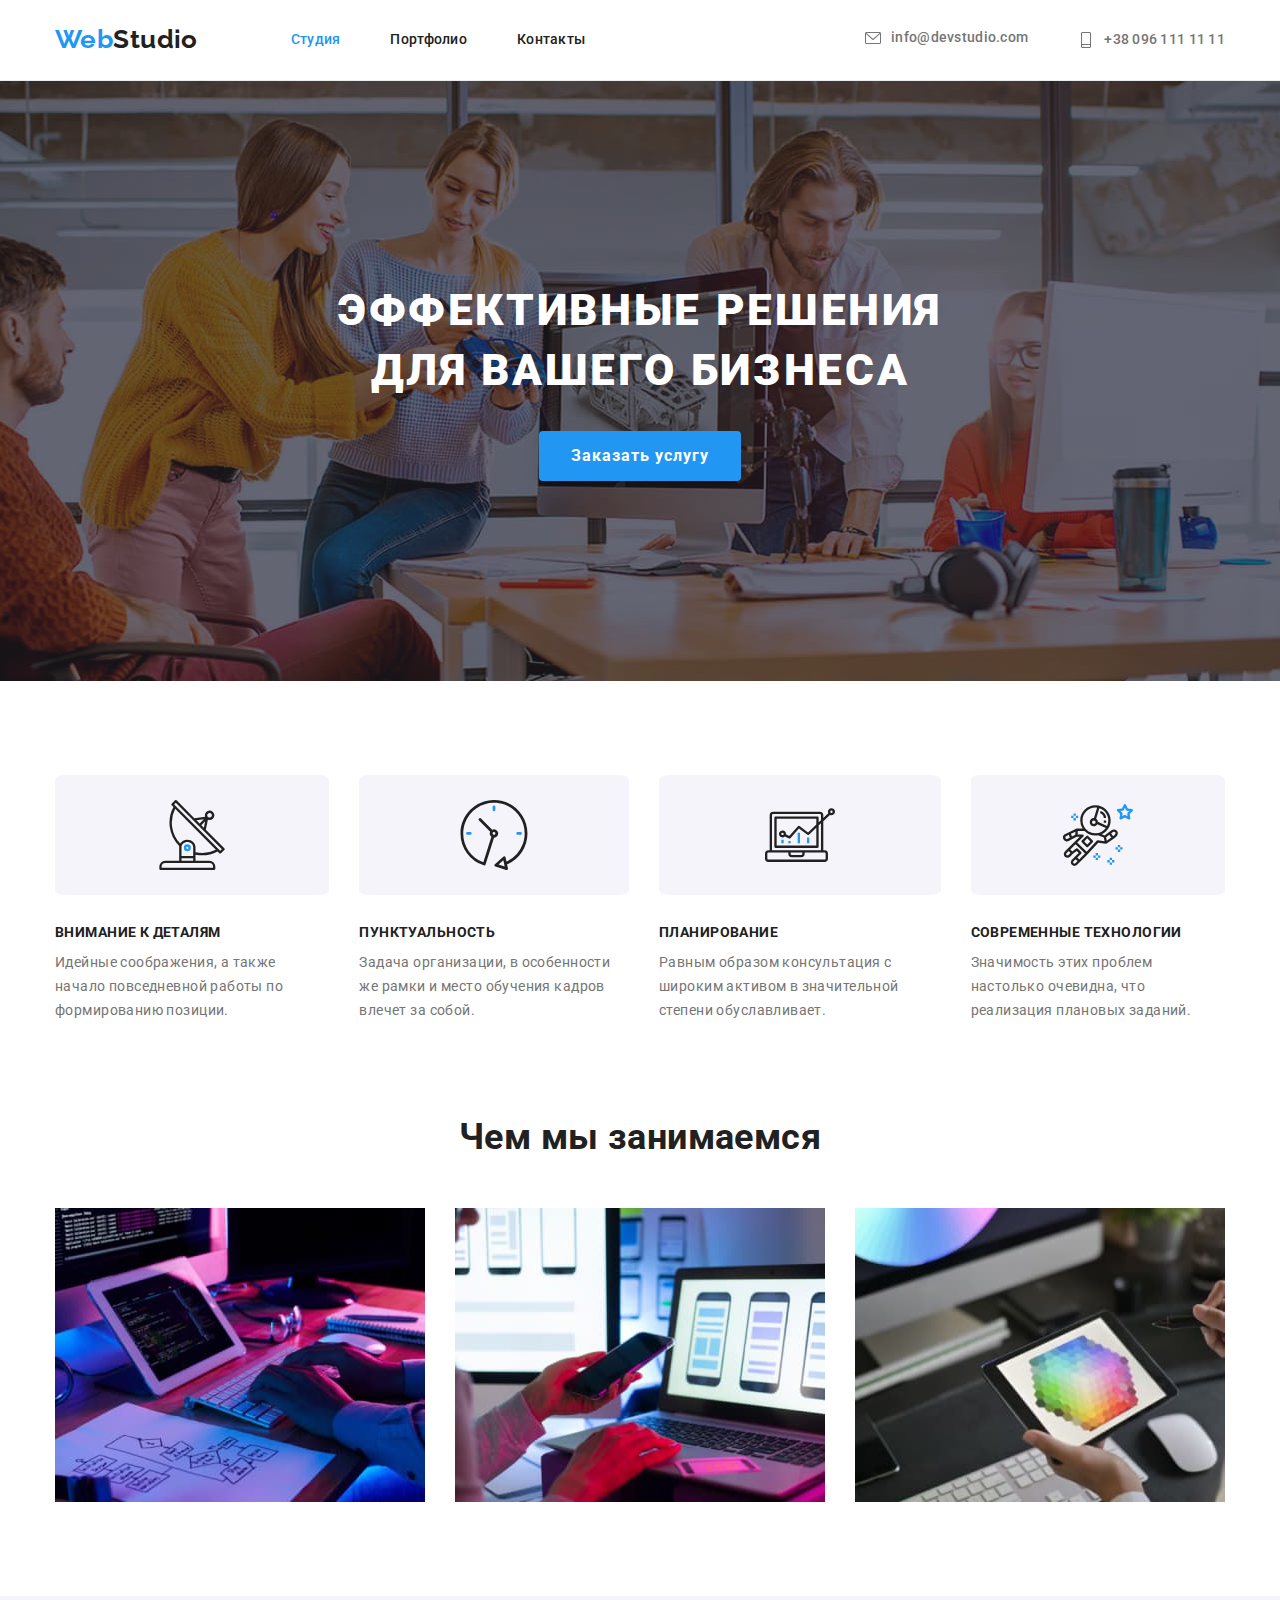
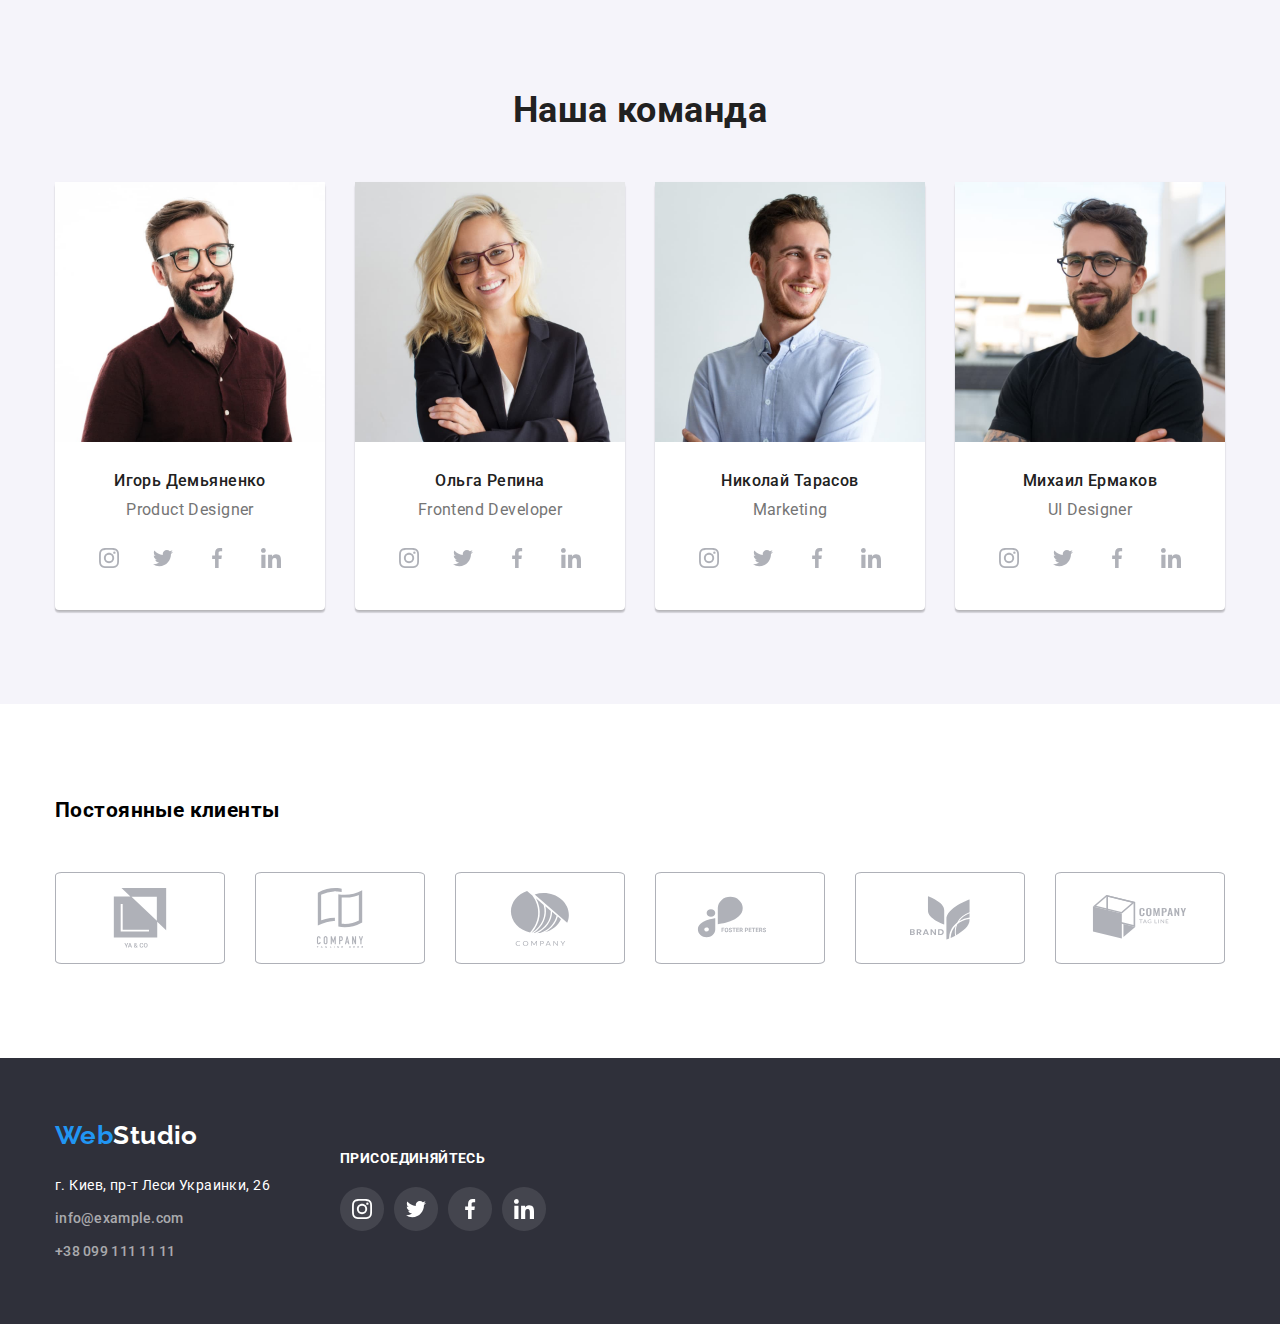
==== index.html @ 3fa5f54a "Добавляет разметку и оформление иконок и декоративных эффектов" ====
<!DOCTYPE html>
<html lang="ru">
  <head>
    <meta charset="UTF-8" />
    <meta http-equiv="X-UA-Compatible" content="IE=edge" />
    <meta name="viewport" content="width=device-width, initial-scale=1.0" />
    <title>Студия</title>
    <link rel="preconnect" href="https://fonts.googleapis.com" />
    <link rel="preconnect" href="https://fonts.gstatic.com" crossorigin />
    <link
      href="https://fonts.googleapis.com/css2?family=Raleway:wght@700&family=Roboto:wght@400;500;700;900&display=swap"
      rel="stylesheet"
    />
    <link
      rel="stylesheet"
      href="https://cdnjs.cloudflare.com/ajax/libs/modern-normalize/1.1.0/modern-normalize.min.css"
    />
    <link rel="stylesheet" href="./css/styles.css" />
  </head>
  <body>
    <header class="header">
      <div class="container-header container">
        <a class="logo" href="./index.html"
          >Web<span class="dark-theme">Studio</span></a
        >
        <nav class="navigation">
          <ul class="navigation-list">
            <li class="navigation-item">
              <a class="navigation-link current" href="./index.html">Студия</a>
            </li>
            <li class="navigation-item">
              <a class="navigation-link" href="./portfolio.html">Портфолио</a>
            </li>
            <li class="navigation-item">
              <a class="navigation-link" href="">Контакты</a>
            </li>
          </ul>
        </nav>
        <ul class="contacts-list contacts-list-header">
          <li class="contacts-item">
            <a class="contacts-link" href="mailto:info@devstudio.com"
              ><svg class="icon-contacts" width="16" height="16">
                <use href="./images/icons.svg#icon-envelope"></use></svg
              >info@devstudio.com</a
            >
          </li>
          <li class="contacts-item">
            <a class="contacts-link" href="tel:+380961111111"
              ><svg class="icon-contacts" width="16" height="20">
                <use href="./images/icons.svg#icon-smartphone"></use></svg
              >+38 096 111 11 11</a
            >
          </li>
        </ul>
      </div>
    </header>
    <main>
      <!--Герой-->
      <section class="section-hero hero-bunner">
        <div class="container">
          <h1 class="title-hero">Эффективные решения для вашего бизнеса</h1>
          <button class="button-hero" type="button">Заказать услугу</button>
        </div>
      </section>
      <!--Особенности работы-->
      <section class="section section-work">
        <div class="container">
          <h2 class="visually-hidden">Особенности работы</h2>
          <ul class="peculiarities-list">
            <li class="peculiarities-item icon-antenna">
              <div class="peculiarities-tumba">
                <svg class="peculiarities-icon">
                  <use href="./images/icons.svg#icon-antenna"></use>
                </svg>
              </div>
              <h3 class="peculiarities-title">Внимание к деталям</h3>
              <p class="peculiarities-text">
                Идейные соображения, а также начало повседневной работы по
                формированию позиции.
              </p>
            </li>
            <li class="peculiarities-item icon-clock">
              <div class="peculiarities-tumba">
                <svg class="peculiarities-icon">
                  <use href="./images/icons.svg#icon-clock"></use>
                </svg>
              </div>
              <h3 class="peculiarities-title">Пунктуальность</h3>
              <p class="peculiarities-text">
                Задача организации, в особенности же рамки и место обучения
                кадров влечет за собой.
              </p>
            </li>
            <li class="peculiarities-item icon-diagram">
              <div class="peculiarities-tumba">
                <svg class="peculiarities-icon">
                  <use href="./images/icons.svg#icon-diagram"></use>
                </svg>
              </div>
              <h3 class="peculiarities-title">Планирование</h3>
              <p class="peculiarities-text">
                Равным образом консультация с широким активом в значительной
                степени обуславливает.
              </p>
            </li>
            <li class="peculiarities-item icon-astronaut">
              <div class="peculiarities-tumba">
                <svg class="peculiarities-icon">
                  <use href="./images/icons.svg#icon-astronaut"></use>
                </svg>
              </div>
              <h3 class="peculiarities-title">Современные технологии</h3>
              <p class="peculiarities-text">
                Значимость этих проблем настолько очевидна, что реализация
                плановых заданий.
              </p>
            </li>
          </ul>
        </div>
      </section>
      <!--Чем мы занимаемся-->
      <section class="section">
        <div class="container">
          <h2 class="work-title">Чем мы занимаемся</h2>
          <ul class="work-list">
            <li class="work-item">
              <img
                src="images/img.jpg"
                alt="блок-схема и монитор"
                width="370"
              />
            </li>
            <li class="work-item">
              <img src="images/img1.jpg" alt="смартфон в руке" width="370" />
            </li>
            <li class="work-item">
              <img
                src="images/img2.jpg"
                alt="планшет с изображением палитры цветов"
                width="370"
              />
            </li>
          </ul>
        </div>
      </section>
      <!--Наша команда-->
      <section class="section section-team">
        <div class="container">
          <h2 class="team-title">Наша команда</h2>
          <ul class="team-list">
            <li class="team-item">
              <img
                src="images/p-designer.jpg"
                alt="Игорь Демьяненко"
                width="270"
              />
              <div class="tumba">
                <h3 class="team-member">Игорь Демьяненко</h3>
                <p class="team-text">Product Designer</p>
                <ul class="team-socials-list">
                  <li class="button-icons">
                    <a class="team-social-link" href="#">
                      <svg class="icon" width="20" height="20">
                        <use href="./images/icons.svg#icon-instagram"></use>
                      </svg>
                    </a>
                  </li>
                  <li class="button-icons">
                    <a class="team-social-link" href="#">
                      <svg class="icon" width="20" height="20">
                        <use href="./images/icons.svg#icon-twitter"></use>
                      </svg>
                    </a>
                  </li>
                  <li class="button-icons">
                    <a class="team-social-link" href="#">
                      <svg class="icon" width="20" height="20">
                        <use href="./images/icons.svg#icon-facebook"></use>
                      </svg>
                    </a>
                  </li>
                  <li class="button-icons">
                    <a class="team-social-link" href="#">
                      <svg class="icon" width="20" height="20">
                        <use href="./images/icons.svg#icon-linkedin"></use>
                      </svg>
                    </a>
                  </li>
                </ul>
              </div>
            </li>
            <li class="team-item">
              <img
                src="images/fe-developer.jpg"
                alt="Ольга Репина"
                width="270"
              />
              <div class="tumba">
                <h3 class="team-member">Ольга Репина</h3>
                <p class="team-text">Frontend Developer</p>
                <ul class="team-socials-list">
                  <li class="button-icons">
                    <a class="team-social-link" href="#">
                      <svg class="icon" width="20" height="20">
                        <use href="./images/icons.svg#icon-instagram"></use>
                      </svg>
                    </a>
                  </li>
                  <li class="button-icons">
                    <a class="team-social-link" href="#">
                      <svg class="icon" width="20" height="20">
                        <use href="./images/icons.svg#icon-twitter"></use>
                      </svg>
                    </a>
                  </li>
                  <li class="button-icons">
                    <a class="team-social-link" href="#">
                      <svg class="icon" width="20" height="20">
                        <use href="./images/icons.svg#icon-facebook"></use>
                      </svg>
                    </a>
                  </li>
                  <li class="button-icons">
                    <a class="team-social-link" href="#">
                      <svg class="icon" width="20" height="20">
                        <use href="./images/icons.svg#icon-linkedin"></use>
                      </svg>
                    </a>
                  </li>
                </ul>
              </div>
            </li>
            <li class="team-item">
              <img
                src="images/marketing.jpg"
                alt="Николай Тарасов"
                width="270"
              />
              <div class="tumba">
                <h3 class="team-member">Николай Тарасов</h3>
                <p class="team-text">Marketing</p>
                <ul class="team-socials-list">
                  <li class="button-icons">
                    <a class="team-social-link" href="#">
                      <svg class="icon" width="20" height="20">
                        <use href="./images/icons.svg#icon-instagram"></use>
                      </svg>
                    </a>
                  </li>
                  <li class="button-icons">
                    <a class="team-social-link" href="#">
                      <svg class="icon" width="20" height="20">
                        <use href="./images/icons.svg#icon-twitter"></use>
                      </svg>
                    </a>
                  </li>
                  <li class="button-icons">
                    <a class="team-social-link" href="#">
                      <svg class="icon" width="20" height="20">
                        <use href="./images/icons.svg#icon-facebook"></use>
                      </svg>
                    </a>
                  </li>
                  <li class="button-icons">
                    <a class="team-social-link" href="#">
                      <svg class="icon" width="20" height="20">
                        <use href="./images/icons.svg#icon-linkedin"></use>
                      </svg>
                    </a>
                  </li>
                </ul>
              </div>
            </li>
            <li class="team-item">
              <img
                src="images/ui-designer.jpg"
                alt="Михаил Ермаков"
                width="270"
              />
              <div class="tumba">
                <h3 class="team-member">Михаил Ермаков</h3>
                <p class="team-text">UI Designer</p>
                <ul class="team-socials-list">
                  <li class="button-icons">
                    <a class="team-social-link" href="#">
                      <svg class="icon" width="20" height="20">
                        <use href="./images/icons.svg#icon-instagram"></use>
                      </svg>
                    </a>
                  </li>
                  <li class="button-icons">
                    <a class="team-social-link" href="#">
                      <svg class="icon" width="20" height="20">
                        <use href="./images/icons.svg#icon-twitter"></use>
                      </svg>
                    </a>
                  </li>
                  <li class="button-icons">
                    <a class="team-social-link" href="#">
                      <svg class="icon" width="20" height="20">
                        <use href="./images/icons.svg#icon-facebook"></use>
                      </svg>
                    </a>
                  </li>
                  <li class="button-icons">
                    <a class="team-social-link" href="#">
                      <svg class="icon" width="20" height="20">
                        <use href="./images/icons.svg#icon-linkedin"></use>
                      </svg>
                    </a>
                  </li>
                </ul>
              </div>
            </li>
          </ul>
        </div>
      </section>
      <!--Наши клиенты-->
      <section class="section">
        <div class="container clients">
          <h2 class="clients-heading">Постоянные клиенты</h2>
          <ul class="clients-list">
            <li class="clients-item">
              <a class="clients-social-link" href="#">
                <svg class="clients-icon" width="106" height="60">
                  <use href="./images/icons.svg#icon-Logo1"></use>
                </svg>
              </a>
            </li>
            <li class="clients-item">
              <a class="clients-social-link" href="#">
                <svg class="clients-icon" width="106" height="60">
                  <use href="./images/icons.svg#icon-Logo2"></use>
                </svg>
              </a>
            </li>
            <li class="clients-item">
              <a class="clients-social-link" href="#">
                <svg class="clients-icon" width="106" height="60">
                  <use href="./images/icons.svg#icon-Logo3"></use>
                </svg>
              </a>
            </li>
            <li class="clients-item">
              <a class="clients-social-link" href="#">
                <svg class="clients-icon" width="106" height="60">
                  <use href="./images/icons.svg#icon-Logo4"></use>
                </svg>
              </a>
            </li>
            <li class="clients-item">
              <a class="clients-social-link" href="#">
                <svg class="clients-icon" width="106" height="60">
                  <use href="./images/icons.svg#icon-Logo5"></use>
                </svg>
              </a>
            </li>
            <li class="clients-item">
              <a class="clients-social-link" href="#">
                <svg class="clients-icon" width="106" height="60">
                  <use href="./images/icons.svg#icon-Logo6"></use>
                </svg>
              </a>
            </li>
          </ul>
        </div>
      </section>
    </main>
    <!--Подвал-->
    <footer>
      <section class="container container-footer">
        <div class="">
          <a class="logo" href="./index.html"
            >Web<span class="white-theme">Studio</span></a
          >
          <address class="address">
            <ul class="address-list">
              <li class="address-item">
                <a>г. Киев, пр-т Леси Украинки, 26</a>
              </li>
              <li class="address-item">
                <a class="address-link" href="mailto:info@example.com"
                  >info@example.com</a
                >
              </li>
              <li class="address-item">
                <a class="address-link" href="tel:+380991111111"
                  >+38 099 111 11 11</a
                >
              </li>
            </ul>
          </address>
        </div>
        <div class="footer-social">
          <h3 class="social-title-footer">присоединяйтесь</h3>
          <ul class="footer-socials-list">
            <li class="footer-socials-item">
              <a class="footer-social-link" href="#">
                <svg class="footer-icon" width="20" height="20">
                  <use href="./images/icons.svg#icon-instagram"></use>
                </svg>
              </a>
            </li>
            <li class="footer-socials-item">
              <a class="footer-social-link" href="#">
                <svg class="footer-icon" width="20" height="20">
                  <use href="./images/icons.svg#icon-twitter"></use>
                </svg>
              </a>
            </li>
            <li class="footer-socials-item">
              <a class="footer-social-link" href="#">
                <svg class="footer-icon" width="20" height="20">
                  <use href="./images/icons.svg#icon-facebook"></use>
                </svg>
              </a>
            </li>
            <li class="footer-socials-item">
              <a class="footer-social-link" href="#">
                <svg class="footer-icon" width="20" height="20">
                  <use href="./images/icons.svg#icon-linkedin"></use>
                </svg>
              </a>
            </li>
          </ul>
        </div>
      </section>
    </footer>
  </body>
</html>
---- css/styles.css ----
:root {
  --secondary-color: #212121;
  --primary-color: #757575;
  --accent-color: #2196f3;
  --white-color: #ffffff;
  --top-line-bg: #ffffff;
  --icon-backdround: #f5f4fa;
  --background-color: #2f303a;
  --white-bg: #ffffff;
  --container-bg: #eeeeee;
}

body {
  font-family: Roboto, sans-serif;
  letter-spacing: 0.03em;
  font-size: 14px;
  /*width: 1600px;*/
  margin: 0 auto;
}

h1,
h2,
h3,
p,
ul {
  margin: 0;
}

ul {
  padding: 0;
  list-style: none;
}

a {
  text-decoration: none;
}
img {
  display: block;
  max-width: 100%;
  height: auto;
}

/*list-style*/
.navigation-item,
.contacts-item,
.address-item,
.peculiarities-item,
.projects-item,
.team-item,
.work-item,
.filter-item {
  list-style: none;
}

/*logo*/
.logo,
.dark-theme,
.white-theme {
  font-family: Raleway;
  font-weight: 700;
  font-size: 26px;
  line-height: 1.38;
  text-decoration: none;
}

.logo {
  color: var(--accent-color);
}

.dark-theme {
  color: var(--secondary-color);
}

.white-theme {
  color: var(--white-color);
}
/*link*/
.address-link,
.contacts-link,
.navigation-link {
  font-weight: 500;
  line-height: 1.14;
  letter-spacing: 0.02em;
  text-decoration: none;
}
.navigation-link.current {
  color: var(--accent-color);
}

.navigation-link {
  padding: 32px 0;
  color: var(--secondary-color);
  display: block;
}
.contacts-link {
  color: var(--primary-color);
}
.address-link {
  color: rgba(255, 255, 255, 0.6);
}
.address {
  font-style: normal;
  font-weight: 400;
  line-height: 1.71;
  text-decoration: none;
  margin-top: 20px;
  color: var(--white-color);
}
.address-item:hover,
.address-link:hover,
.navigation-link:focus,
.navigation-link:hover,
.contacts-link:focus,
.contacts-link:hover {
  color: var(--accent-color);
}

.title-hero {
  font-weight: 900;
  font-size: 44px;
  line-height: 1.36;
  letter-spacing: 0.06em;
  text-transform: uppercase;
  width: 696px;
  margin: 0 auto;
  text-align: center;
  color: var(--white-color);
}

.button-hero {
  font-weight: 700;
  font-size: 16px;
  line-height: 1.87;
  align-items: center;
  text-align: center;
  letter-spacing: 0.06em;
  cursor: pointer;
  min-width: 200px;
  margin: 0 auto;
  margin-top: 30px;
  padding: 10px 29px;
  display: block;
  padding: 10px 32px;
  box-shadow: 0px 4px 4px rgba(0, 0, 0, 0.15);
  border: none;
  border-radius: 4px;
  color: var(--white-color);
  background-color: var(--accent-color);
}

.peculiarities-title {
  font-weight: 700;
  font-size: 14px;
  line-height: 1.14;
  text-transform: uppercase;
  color: var(--secondary-color);
}

.peculiarities-text,
.team-text,
.projects-text {
  color: var(--primary-color);
}

/*visible h2*/
.team-title,
.work-title {
  font-weight: 700;
  font-size: 36px;
  line-height: 1.16;
  color: var(--secondary-color);
}

.peculiarities-text {
  font-size: 14px;
  line-height: 1.71;
  letter-spacing: 0.03em;
}

.team-member {
  font-weight: 500;
  font-size: 16px;
  line-height: 1.18;
  color: var(--secondary-color);
}
.team-text {
  font-weight: 400;
  font-size: 16px;
  line-height: 1.18;
}

/*visually-hidden h2*/
.visually-hidden {
  position: absolute;
  clip: rect(0 0 0 0);
  width: 1px;
  height: 1px;
  margin: -1px;
}

.social-title-footer {
  font-weight: 700;
  font-size: 14px;
  line-height: 1.14;
  text-transform: uppercase;
  color: var(--white-color);
}

.filter {
  font-weight: 500;
  font-size: 16px;
  line-height: 1.62;
  text-align: center;
  border: none;
  border-radius: 4px;
  padding: 6px 22px;
  cursor: pointer;
  color: var(--secondary-color);
  /*box-shadow: 0px 3px 1px rgba(0, 0, 0, 0.1), 0px 1px 2px rgba(0, 0, 0, 0.08),
    0px 2px 2px rgba(0, 0, 0, 0.12);*/
}
.filter:hover,
.filter:focus {
  background-color: var(--accent-color);
  color: var(--white-color);
  box-shadow: 0px 3px 1px rgba(0, 0, 0, 0.1), 0px 1px 2px rgba(0, 0, 0, 0.08),
    0px 2px 2px rgba(0, 0, 0, 0.12);
}

.filter-list {
  display: flex;
  justify-content: center;
}

.projects-title {
  font-size: 18px;
  line-height: 2;
  letter-spacing: 0.06em;
  color: var(--secondary-color);
}

/* bloks*/
.container {
  width: 1200px;
  margin: 0 auto;
  padding: 0 15px;
}
.section {
  padding: 94px 0;
}

.header {
  border-bottom-width: 1px;
  border-bottom-style: solid;
  border-bottom-color: #ececec;
}

.container-header {
  display: flex;
  align-items: center;
}

.navigation {
  margin-left: 93px;
}

.navigation-list {
  display: flex;
}

.navigation-item:not(:last-child) {
  margin-right: 50px;
}

.contacts-list {
  display: flex;
  margin-left: auto;
}

.contacts-item:not(:last-child) {
  margin-right: 50px;
}

.section-hero {
  background-color: var(--background-color);
  padding: 200px 0;
}

.hero-bunner {
  max-width: 1600px;
  height: 600px;
  margin-left: auto;
  margin-right: auto;
  background-image: linear-gradient(
      to left,
      rgba(47, 48, 58, 0.4),
      rgba(47, 48, 58, 0.4)
    ),
    url(../images/hero-baner.jpg);
  background-repeat: no-repeat;
  background-position: center;
  background-size: cover;
}
.peculiarities {
  margin: 0 auto;
}

.peculiarities-list {
  display: flex;
}

.peculiarities-item:not(:last-child) {
  margin-right: 30px;
}

.peculiarities-title {
  box-sizing: content-box;
  margin-bottom: 10px;
}

.section-work {
  padding-bottom: 0;
}

.work-title {
  text-align: center;
}
.work-list {
  margin-top: 50px;
  display: flex;
}

.work-item:not(:last-child) {
  margin-right: 30px;
}

.section-team {
  background: #f5f4fa;
}

.team-title {
  margin: 0;
  text-align: center;
}

.team-list {
  display: flex;
  flex-wrap: wrap;
  margin-top: 50px;
}

.team-member {
  margin-bottom: 10px;
}
.tumba {
  padding: 30px 0;
}

.team-item:not(:last-child) {
  margin-right: 30px;
}

.team-item {
  background-color: var(--white-bg);
  border-radius: 4px;
  box-shadow: 0px 3px 1px rgba(0, 0, 0, 0.1), 0px 1px 2px rgba(0, 0, 0, 0.08),
    0px 2px 2px rgba(0, 0, 0, 0.12);
  text-align: center;
}

footer {
  background-color: var(--background-color);
  padding: 60px 0;
}

.address-item:not(:last-child) {
  margin-bottom: 9px;
}

.filter-item:not(:last-child) {
  margin-right: 10px;
}

.projects {
  margin-top: 50px;
  display: flex;
  flex-wrap: wrap;
  align-items: center;
  justify-content: space-between;
}

.projects-item:nth-child(-n + 6) {
  margin-bottom: 30px;
}

.tumba-projects {
  margin-top: -5px;
  padding: 20px 24px;
  border-right: 1px solid #eeeeee;
  border-bottom: 1px solid #eeeeee;
  border-left: 1px solid #eeeeee;
  background: var(--white-bg);
}

.projects-titel {
  margin-bottom: 4px;
}

/*Sprits*/

.peculiarities-tumba {
  height: 120px;
  margin-bottom: 30px;
  border-radius: 4%;
  display: flex;
  justify-content: center;
  align-items: center;
  background-color: var(--icon-backdround);
}

.peculiarities-icon {
  width: 70px;
  height: 70px;
}

.team-socials-list {
  display: flex;
  justify-content: center;
  align-items: center;
  margin-top: 16px;
}

.button-icons {
  padding: 0;
  border: none;
  background-color: #fff;
  align-items: center;
}

.team-social-link {
  display: flex;
  width: 44px;
  height: 44px;
  align-items: center;
  justify-content: center;
  border-radius: 50%;
}

.team-social-link:hover,
.team-social-link:focus {
  background-color: var(--accent-color);
}

.team-social-link:hover .icon,
.team-social-link:focus .icon {
  fill: #fff;
}

.button-icons:not(:last-child) {
  margin-right: 10px;
}

.icon,
.clients-icon {
  fill: #afb1b8;
}
.clients-list {
  display: flex;
  justify-content: center;
  align-items: center;
  margin-top: 50px;
}

.clients-item {
  padding: 0;
  border-radius: 4%;
  align-items: center;
}

.clients-item:not(:last-child) {
  margin-right: 30px;
}

.clients-social-link {
  display: flex;
  width: 170px;
  height: 92px;
  align-items: center;
  justify-content: center;
  border: 1px solid #afb1b8;
  border-radius: 4%;
}

.clients-social-link:hover,
.clients-social-link:focus {
  border-color: var(--accent-color);
}

.clients-social-link:hover .clients-icon,
.clients-social-link:focus .clients-icon {
  fill: var(--accent-color);
}

.contacts-link {
  display: flex;
  align-items: center;
}
.contacts-item {
  padding: 0;
}
.icon-contacts {
  margin-right: 10px;
  fill: var(--primary-color);
}

.contacts-link:hover .icon-contacts,
.contacts-link:focus .icon-contacts {
  fill: var(--accent-color);
}

.container-footer {
  display: flex;
  align-items: center;
}

.footer-social {
  display: block;
  margin-left: 70px;
}

.footer-socials-list {
  display: flex;
  align-items: center;
  justify-content: center;
  margin-top: 20px;
}

.footer-socials-item {
  padding: 0;
  align-items: center;
  border-radius: 50%;
  background-image: linear-gradient(
    to left,
    rgba(255, 255, 255, 10%),
    rgba(255, 255, 255, 10%)
  );
}

.footer-social-link:hover,
.footer-social-link:focus {
  background-image: linear-gradient(
    to left,
    var(--accent-color),
    var(--accent-color)
  );
}

.footer-socials-item:not(last-child) {
  margin-right: 10px;
}

.footer-social-link {
  display: flex;
  width: 44px;
  height: 44px;
  align-items: center;
  justify-content: center;
  border-radius: 50%;
}
.footer-icon {
  fill: #fff;
}

.projects-items-hover {
  display: block;
}

.projects-items-hover:hover,
.projects-items-hover:focus {
  box-shadow: 0px 1px 1px rgba(0, 0, 0, 0.12), 0px 4px 4px rgba(0, 0, 0, 0.06),
    1px 4px 6px rgba(0, 0, 0, 0.16);
}
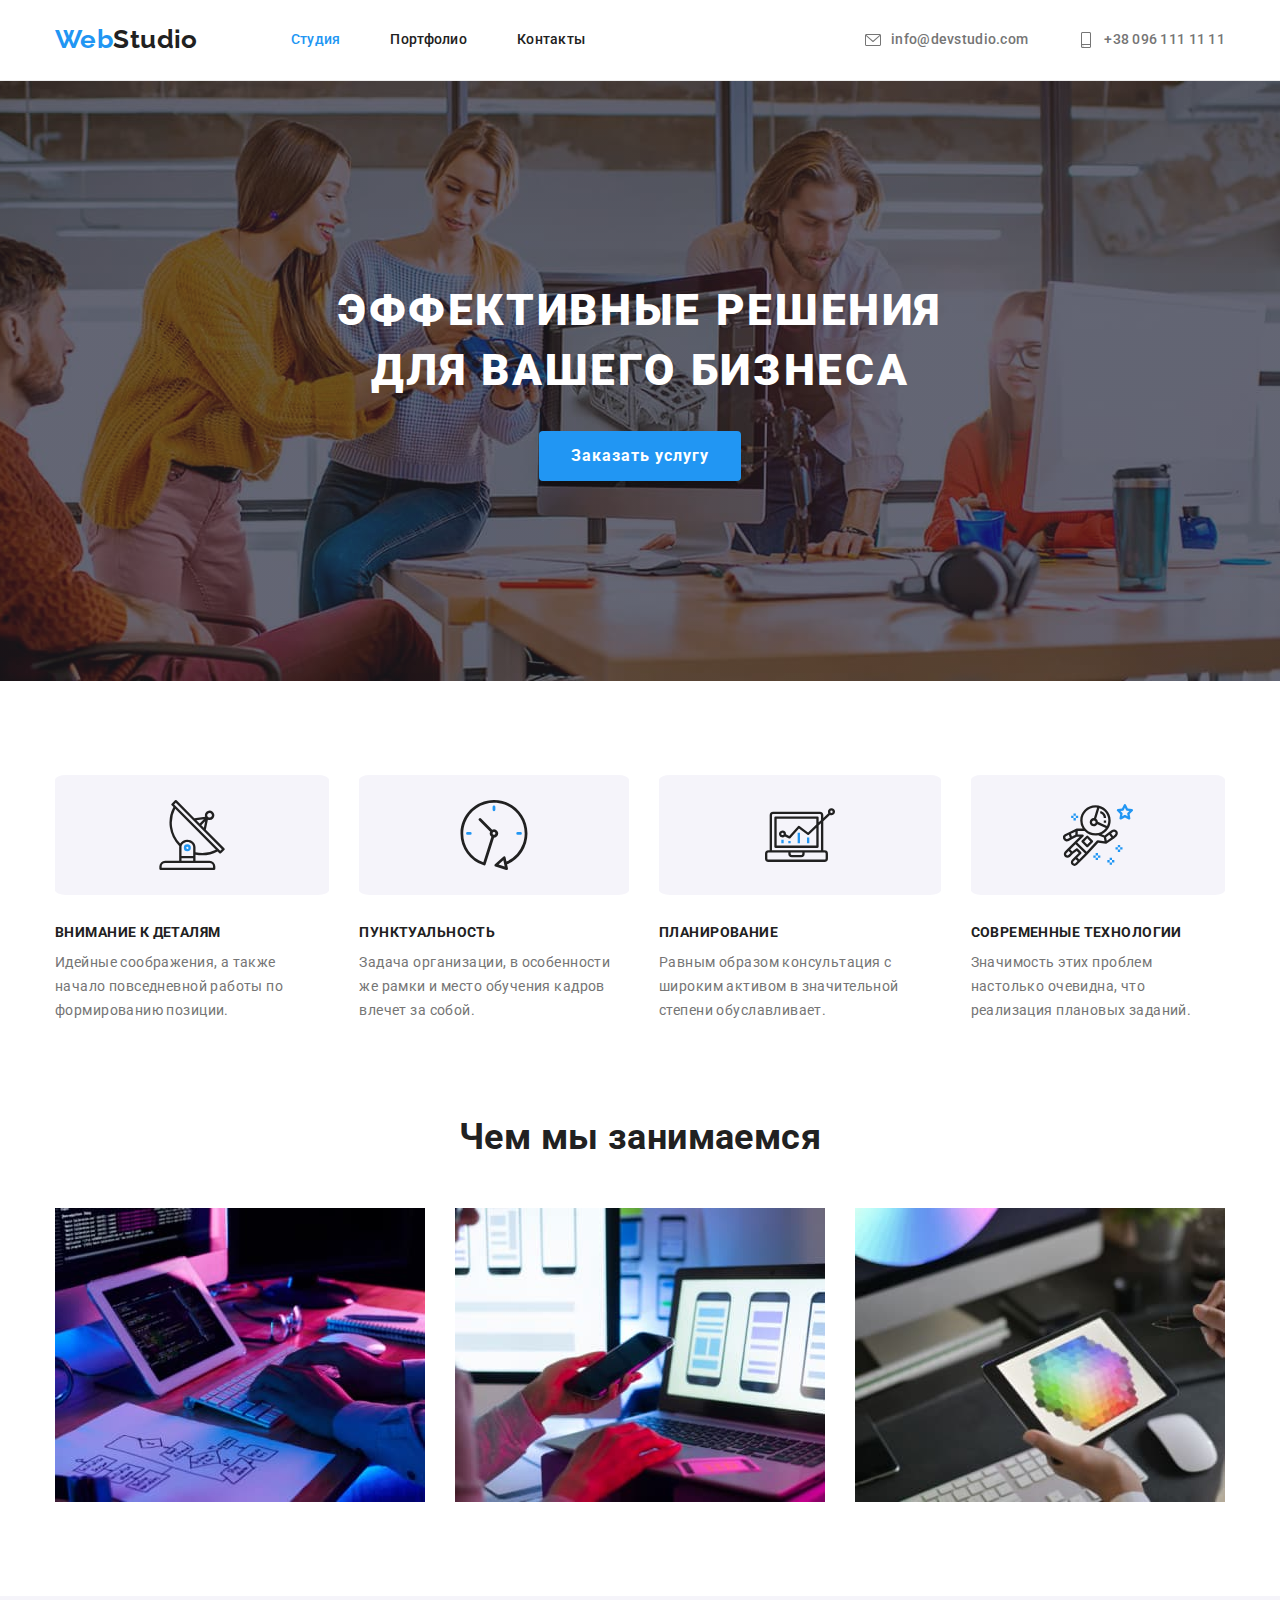
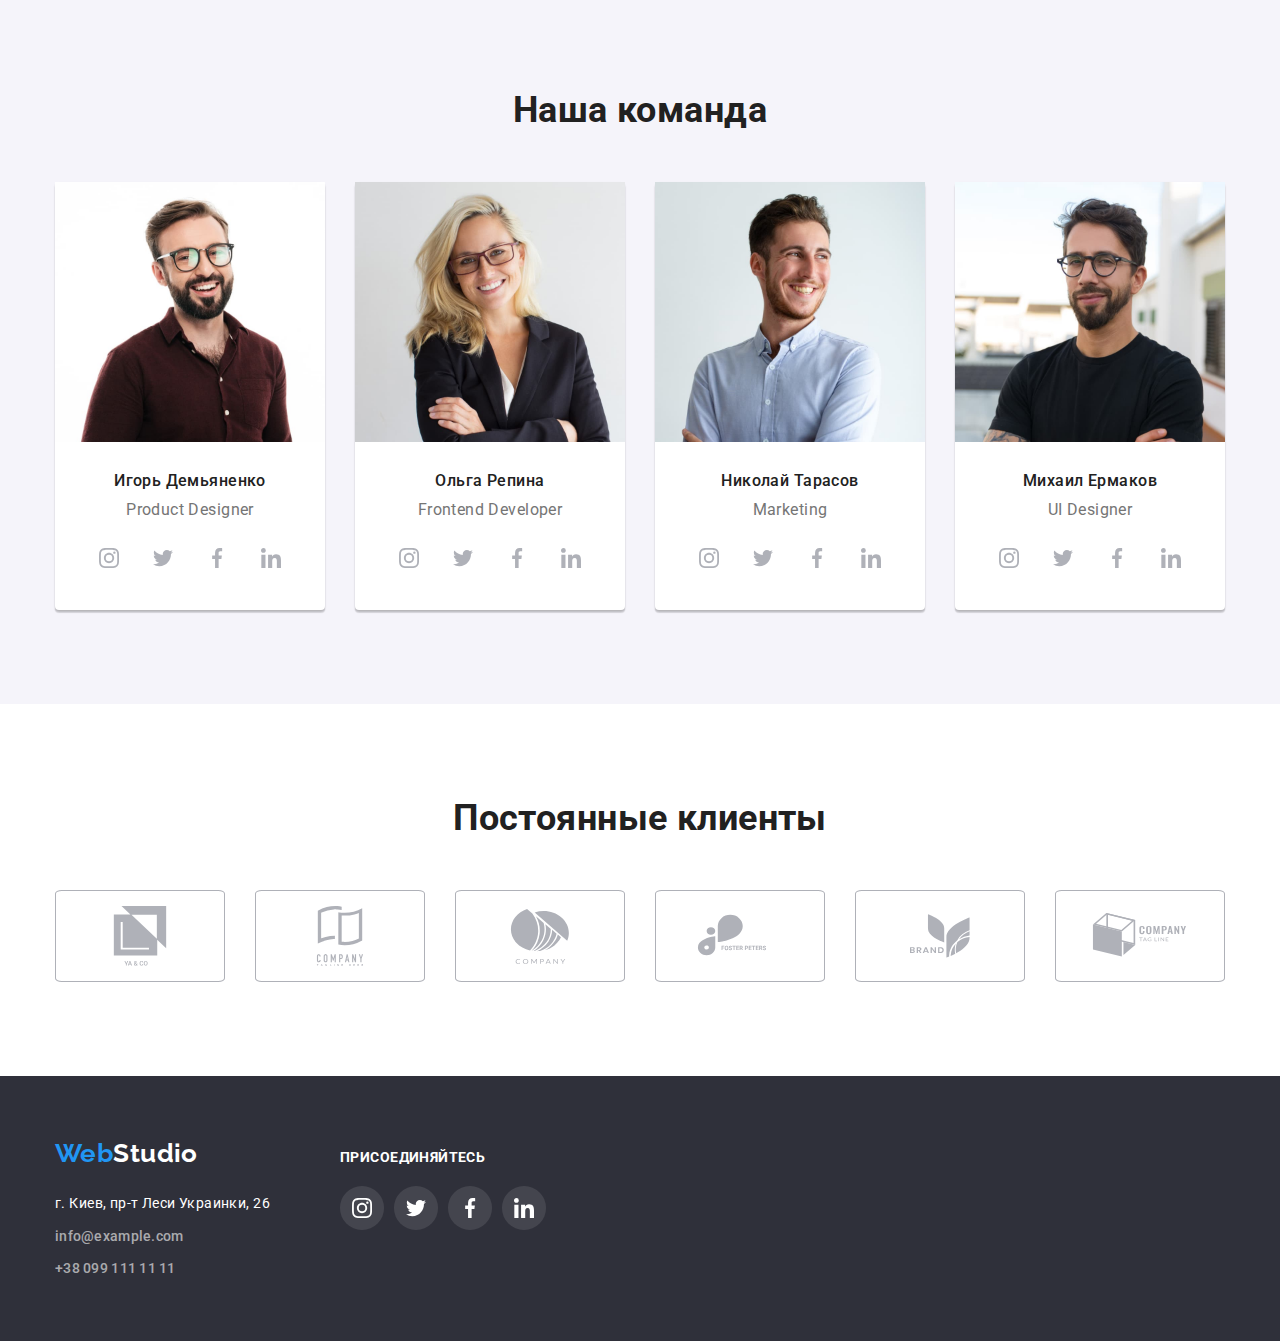
==== commit 85c02ca7: "финальные правки" ====
--- a/index.html
+++ b/index.html
@@ -318,7 +318,7 @@
       <!--Наши клиенты-->
       <section class="section">
         <div class="container clients">
-          <h2 class="clients-heading">Постоянные клиенты</h2>
+          <h2 class="clients-title">Постоянные клиенты</h2>
           <ul class="clients-list">
             <li class="clients-item">
               <a class="clients-social-link" href="#">
@@ -368,7 +368,7 @@
     </main>
     <!--Подвал-->
     <footer>
-      <section class="container container-footer">
+      <div class="container container-footer">
         <div class="">
           <a class="logo" href="./index.html"
             >Web<span class="white-theme">Studio</span></a
@@ -376,7 +376,14 @@
           <address class="address">
             <ul class="address-list">
               <li class="address-item">
-                <a>г. Киев, пр-т Леси Украинки, 26</a>
+                <a
+                  class="contact-item-adress"
+                  href="https://goo.gl/maps/y6xnHyguMe7NYzZM8"
+                  target="_blank"
+                  rel="noopener nofollow noreferrer"
+                >
+                  г. Киев, пр-т Леси Украинки, 26</a
+                >
               </li>
               <li class="address-item">
                 <a class="address-link" href="mailto:info@example.com"
@@ -424,7 +431,7 @@
             </li>
           </ul>
         </div>
-      </section>
+      </div>
     </footer>
   </body>
 </html>
--- a/css/styles.css
+++ b/css/styles.css
@@ -98,7 +98,8 @@
 .address-link {
   color: rgba(255, 255, 255, 0.6);
 }
-.address {
+.address,
+.contact-item-adress {
   font-style: normal;
   font-weight: 400;
   line-height: 1.71;
@@ -106,8 +107,13 @@
   margin-top: 20px;
   color: var(--white-color);
 }
+
+.contact-item-adress:focus,
+.contact-item-adress:hover,
 .address-item:hover,
+.address-item:focus,
 .address-link:hover,
+.address-link:focus,
 .navigation-link:focus,
 .navigation-link:hover,
 .contacts-link:focus,
@@ -164,7 +170,9 @@
 
 /*visible h2*/
 .team-title,
-.work-title {
+.work-title,
+.clients-title {
+  text-align: center;
   font-weight: 700;
   font-size: 36px;
   line-height: 1.16;
@@ -273,6 +281,7 @@
 }
 
 .contacts-list {
+  align-items: center;
   display: flex;
   margin-left: auto;
 }
@@ -340,7 +349,6 @@
 
 .team-title {
   margin: 0;
-  text-align: center;
 }
 
 .team-list {
@@ -520,7 +528,7 @@
 
 .container-footer {
   display: flex;
-  align-items: center;
+  align-items: baseline;
 }
 
 .footer-social {
@@ -555,7 +563,7 @@
   );
 }
 
-.footer-socials-item:not(last-child) {
+.footer-socials-item:not(:last-child) {
   margin-right: 10px;
 }
 
